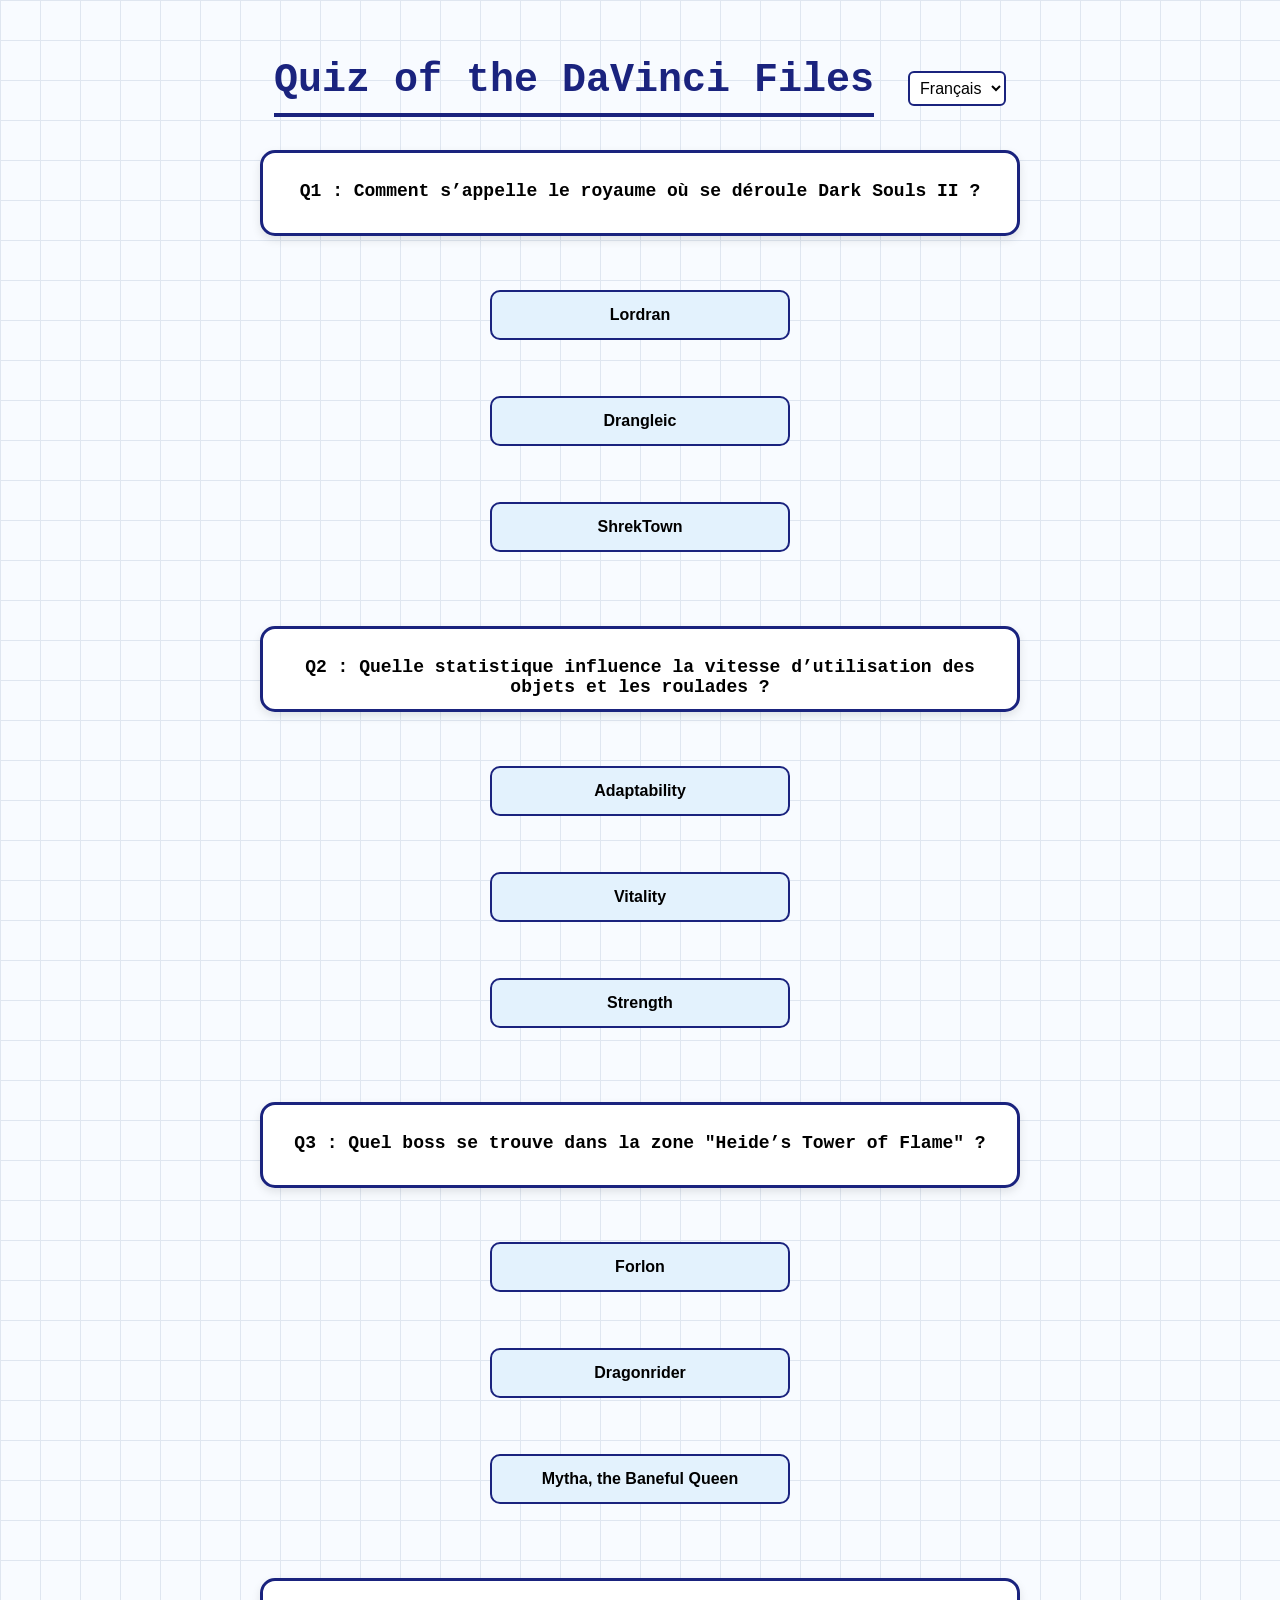
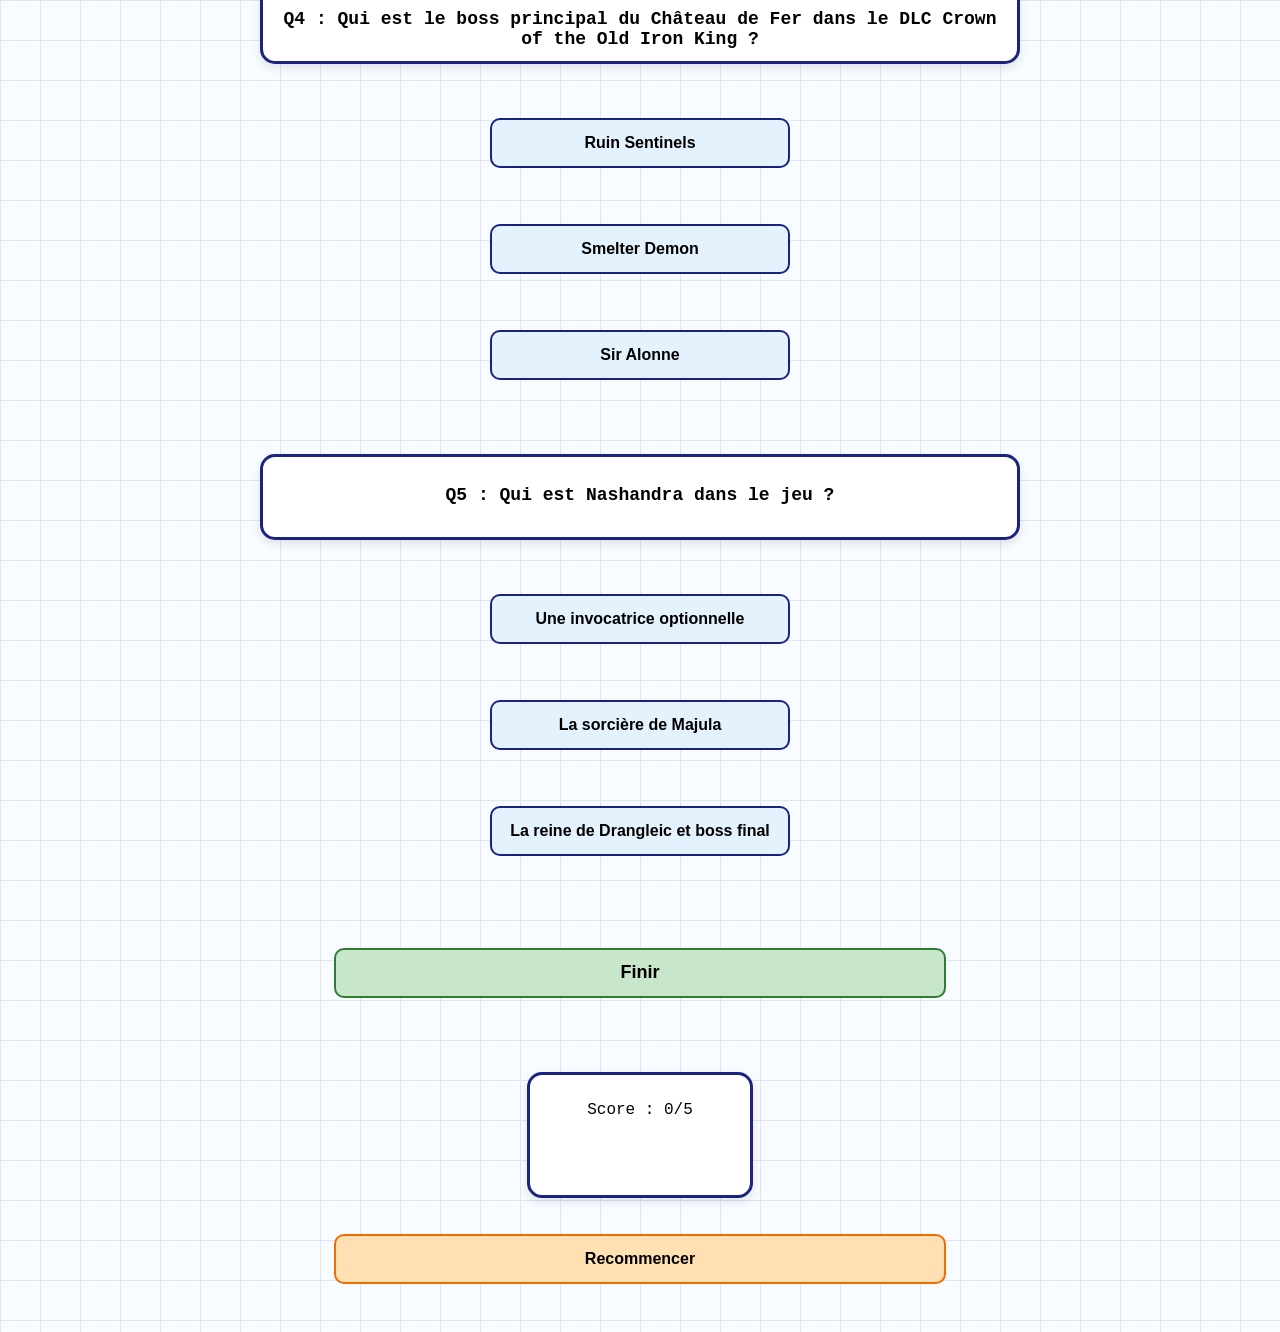
==== quiz/SiteWeb.html @ d169a148 "y'a le truc de WMan ninja poisson" ====
<!DOCTYPE HTML>
<html>
<head>
    <title>SiteNSI</title>
    <link rel="stylesheet" href="SiteWeb.css">
    <script src="SiteWeb.js" defer></script>
</head>

<body>
	
	<table>
	<tr>
		<td><h1 id="quiztitle">Quiz of the DaVinci Files</h1></td>

		<td>
			<select id="language" onchange="changeLanguage()">
				<option value="fr">Français</option>
				<option value="en">English</option>
			</select>
		</td>
	</tr>
	</table>

    <!-- Question 1 -->
    <div id="divq">
        <p id="question1">Q1 : Comment s’appelle le royaume où se déroule Dark Souls II ?</p>
    </div>
	
	<br><br><br>

    <button id="rep1" onclick="Color1()">Lordran</button><br><br>
    <button id="rep2" onclick="Color1(); Add1();">Drangleic</button><br><br>
    <button id="rep3" onclick="Color1()">ShrekTown</button>

    <br><br><br>

    <!-- Question 2 -->
    <div id="divq">
        <p id="question2">Q2 : Quelle statistique influence la vitesse d’utilisation des objets et les roulades ?</p>
    </div>
	
	<br><br><br>

    <button id="rep4" onclick="Color2(); Add1();">Adaptability</button><br><br>
    <button id="rep5" onclick="Color2()">Vitality</button><br><br>
    <button id="rep6" onclick="Color2()">Strength</button>

    <br><br><br>

    <!-- Question 3 -->
    <div id="divq">
        <p id="question3">Q3 : Quel boss se trouve dans la zone "Heide’s Tower of Flame" ?</p>
    </div>
	
	<br><br><br>

    <button id="rep7" onclick="Color3()">Forlon</button><br><br>
    <button id="rep8" onclick="Color3(); Add1();">Dragonrider</button><br><br>
    <button id="rep9" onclick="Color3()">Mytha, the Baneful Queen</button>

    <br><br><br>

    <!-- Question 4 -->
    <div id="divq">
        <p id="question4">Q4 : Qui est le boss principal du Château de Fer dans le DLC Crown of the Old Iron King ?</p>
    </div>
	
	<br><br><br>

    <button id="rep10" onclick="Color4()">Ruin Sentinels</button><br><br>
    <button id="rep11" onclick="Color4()">Smelter Demon</button><br><br>
    <button id="rep12" onclick="Color4(); Add1();">Sir Alonne</button>

    <br><br><br>

    <!-- Question 5 -->
    <div id="divq">
        <p id="question5">Q5 : Qui est Nashandra dans le jeu ?</p>
    </div>
	
	<br><br><br>

    <button id="rep13" onclick="Color5()">Une invocatrice optionnelle</button><br><br>
    <button id="rep14" onclick="Color5()">La sorcière de Majula</button><br><br>
    <button id="rep15" onclick="Color5(); Add1();">La reine de Drangleic et boss final</button>

    <br><br><br><br>

    <center>
        <button id="finish" onclick="finish()">Finir</button>
		<br>
		<br>
		<br>
		<div id="divscore">
			<p>Score : <span id="score">0</span>/5</p>
			<p id="message"></p>
		</div>	
    </center>

    <br><br>

    <center>
        <button id="restart" onclick="location.reload()">Recommencer</button>
    </center>

</body>
</html>
---- quiz/SiteWeb.css ----
/* ===== STYLE GENERAL ===== */
body {
	padding: 20px;
	font-family: "Courier New", monospace;
	background-color: #f8fbff;

	/* fond quadrillé style cahier de maths */
	background-image:
	linear-gradient(#dfe6f0 1px, transparent 1px),
	linear-gradient(90deg, #dfe6f0 1px, transparent 1px);

	background-size: 40px 40px;
	text-align: center;
}

/* ===== TITRE ===== */
#quiztitle {
	text-align: center;
	font-size: 40px;
	color: #1a237e;
	border-bottom: 4px solid #1a237e;
	padding-bottom: 10px;
	margin-bottom: 30px;
}

/* ===== QUESTIONS (toutes uniformes) ===== */
#divq {
	height: 60px;
	width: 60%;
	border: 3px solid #1a237e;
	border-radius: 15px;
	margin: auto;
	padding: 10px;
	background-color: white;
	box-shadow: 0px 4px 10px rgba(0,0,0,0.1);
}

/* IDs individuels des questions */
#question1,
#question2,
#question3,
#question4,
#question5 {
	font-weight: bold;
	text-align: center;
	font-size: 18px;
}

/* ===== BOUTONS ===== */
button {
	border-radius: 10px;
	padding: 10px;
	cursor: pointer;
	margin: 0 auto 20px auto;
	display: block;

	background-color: #e3f2fd;
	border: 2px solid #1a237e;

	font-size: 16px;
	font-weight: bold;

	transition: all 0.2s ease;
	width: 300px;    /* Tous les boutons mêmes dimensions */
	height: 50px;
	word-wrap: break-word;
}

button:hover {
	background-color: #bbdefb;
	transform: scale(1.05);
}

/* ===== BOUTON FIN ===== */
#finish {
	height: 50px;
	width: 50%;
	font-size: 18px;
	background-color: #c8e6c9;
	border: 2px solid #2e7d32;
}

/* ===== SCORE ===== */
#divscore {
	height: 110px;
	width: 220px;
	border: 3px solid #1a237e;
	border-radius: 15px;
	text-align: center;
	padding-top: 10px;
	margin: auto;
	background-color: white;
	box-shadow: 0px 4px 10px rgba(0,0,0,0.1);
}

/* ===== RESTART ===== */
#restart {
	height: 50px;
	width: 50%;
	background-color: #ffe0b2;
	border: 2px solid #ef6c00;
}

/* ===== TITRE ET SELECT ===== */
table {
	margin: auto;  /* centre le contenu du tableau */
}

#quiztitle {
	text-align: center;
	font-size: 40px;
	color: #1a237e;
	border-bottom: 4px solid #1a237e;
	padding-bottom: 10px;
	margin-bottom: 30px;
	vertical-align: middle;
}

#language {
	padding: 6px;
	font-size: 16px;
	border-radius: 6px;
	border: 2px solid #1a237e;
	background-color: white;
	margin-left: 30px; /* décale un peu à droite */
	vertical-align: middle;
}
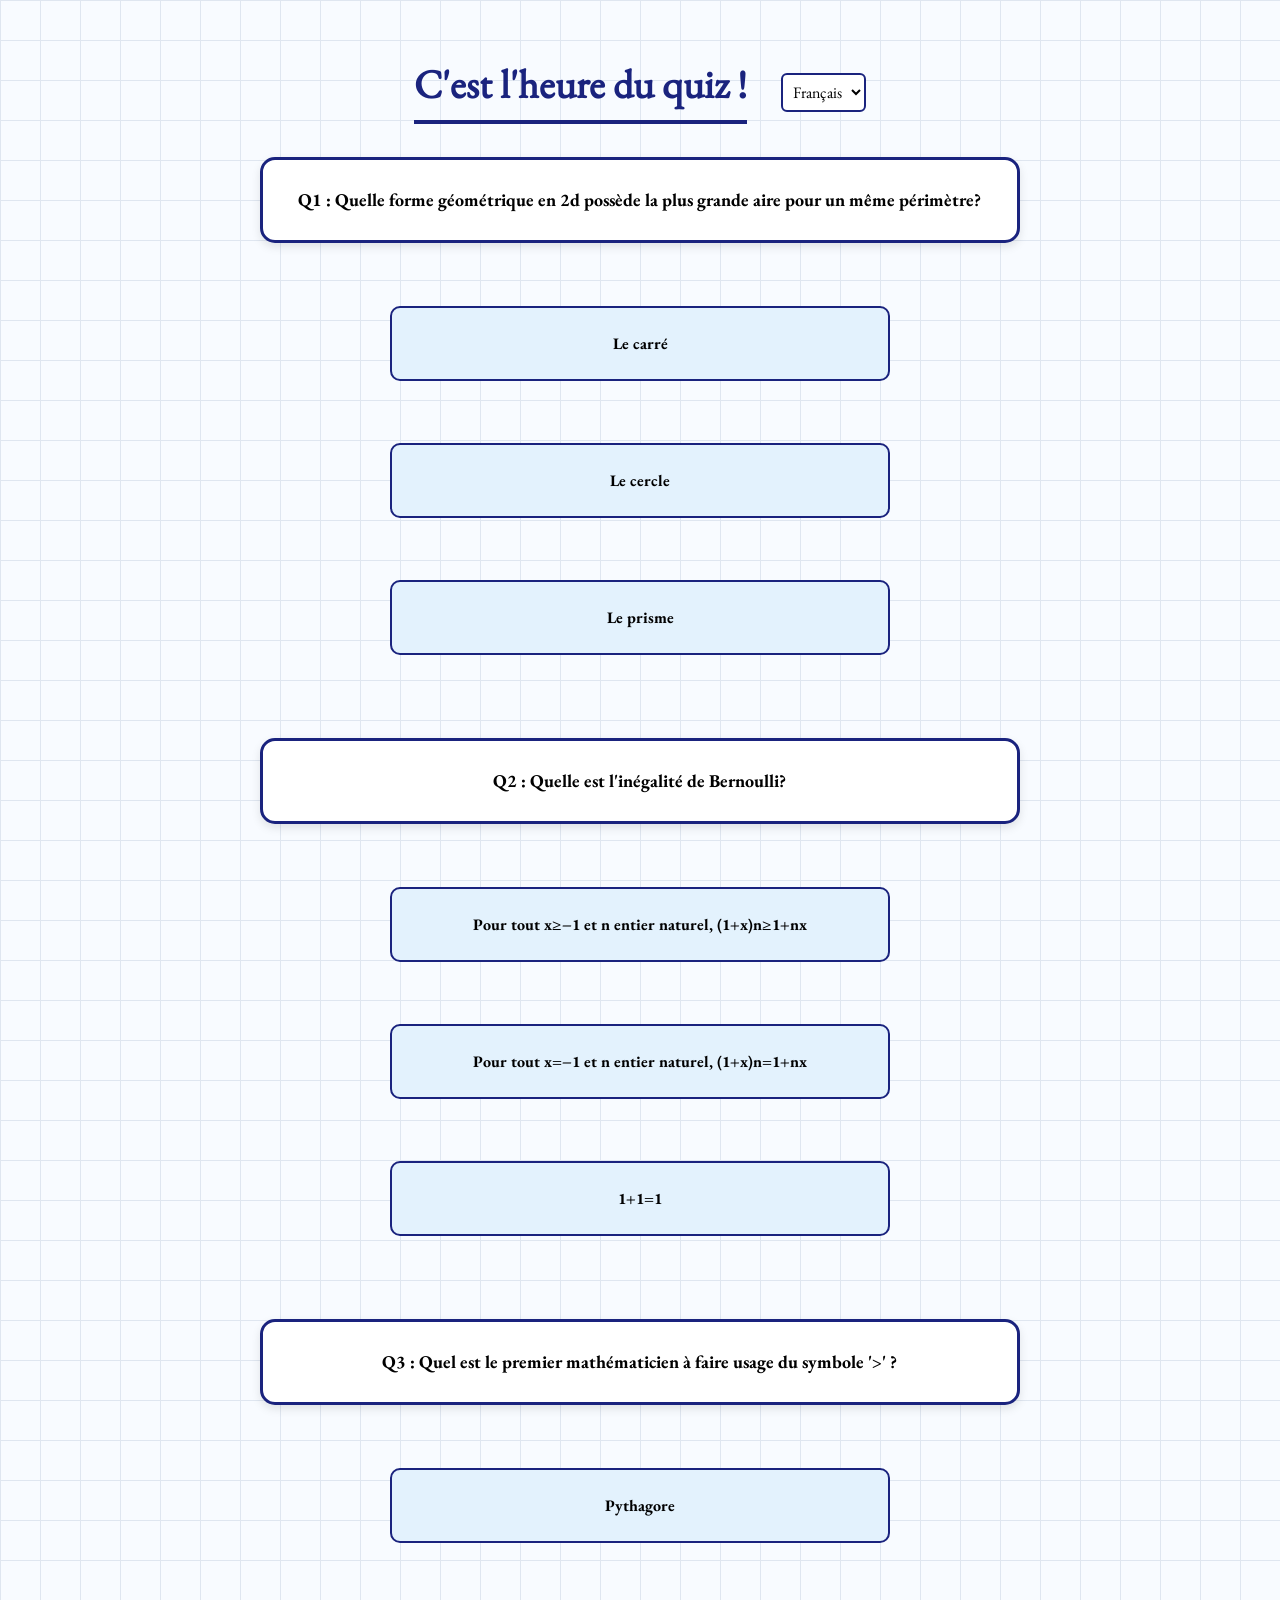
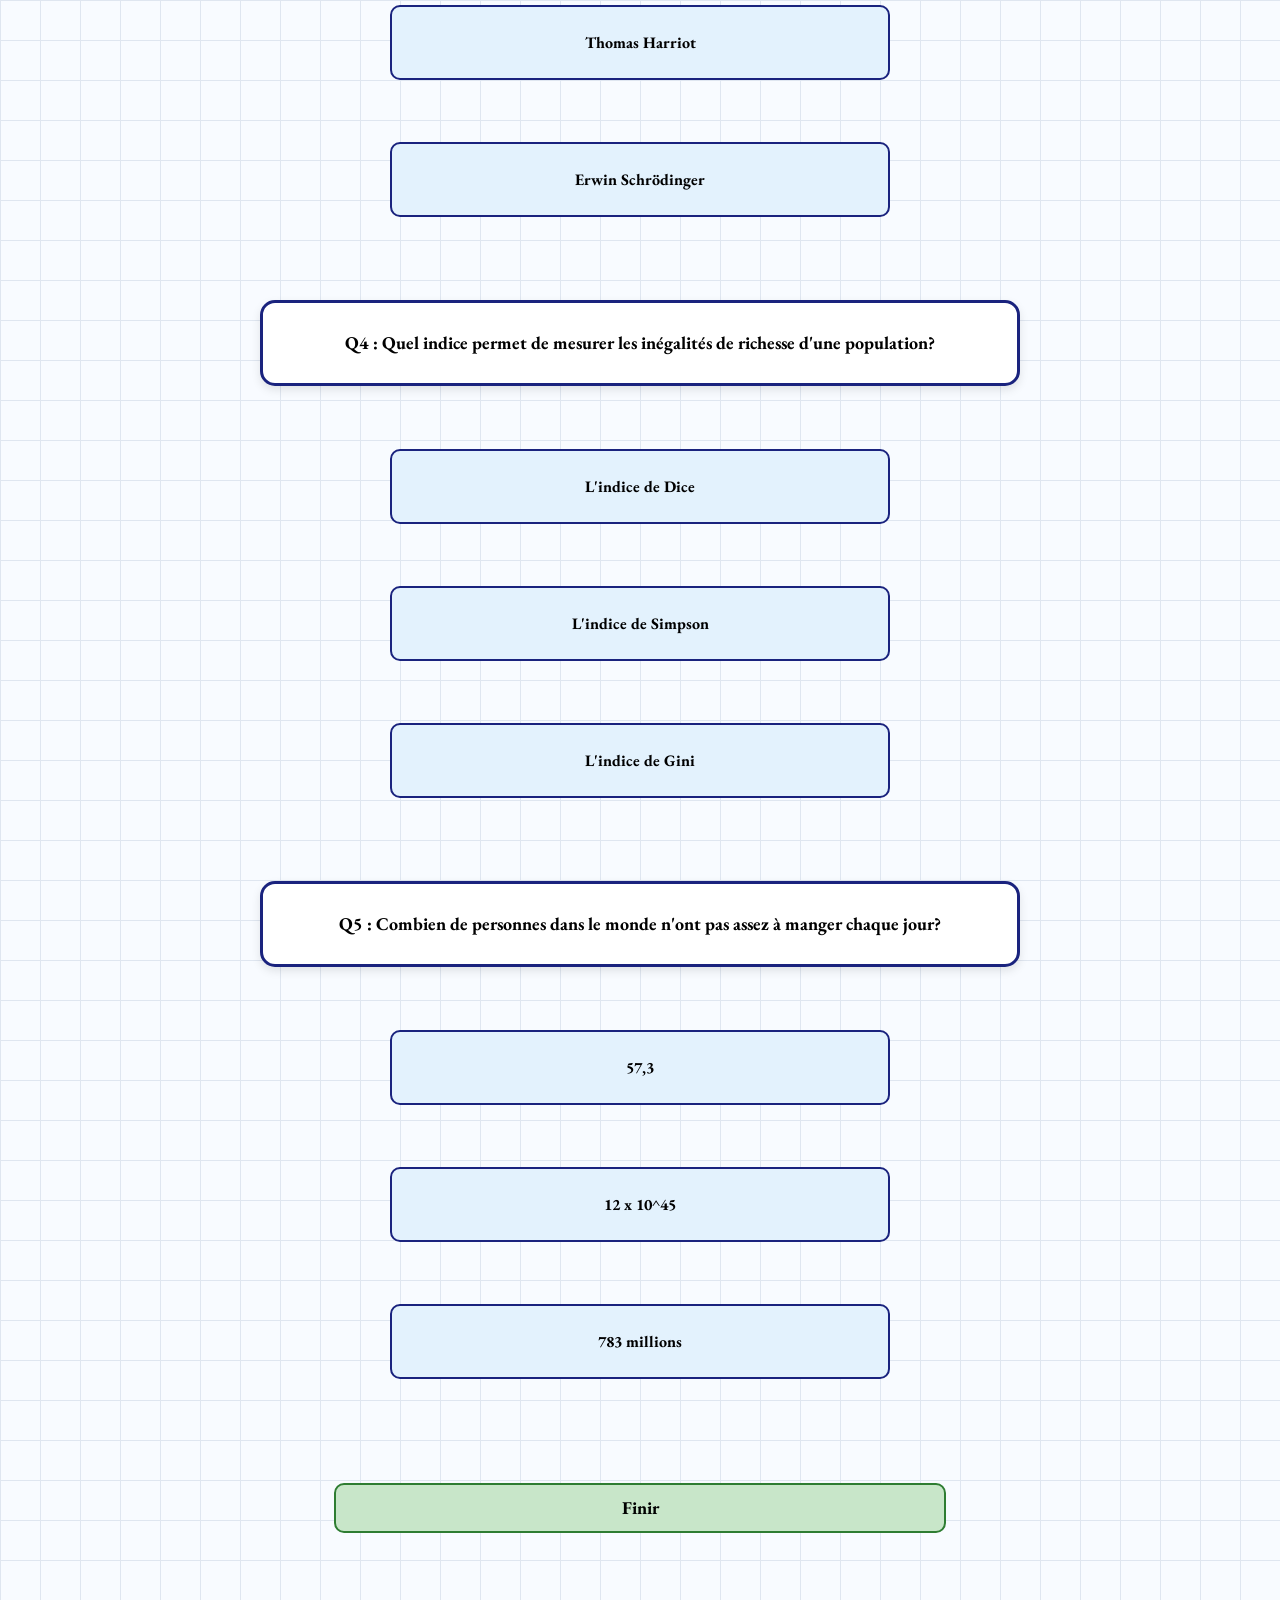
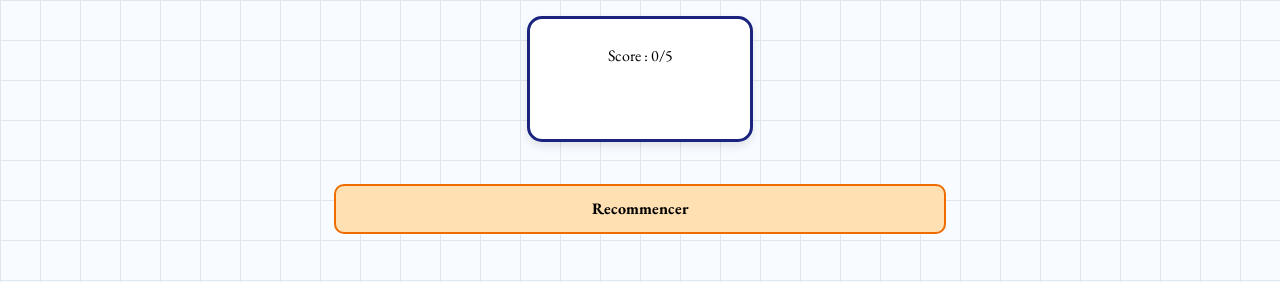
==== commit f5a3a318: "Question y'a WMan il s'est fait chier a trouver des question (force)" ====
--- a/quiz/SiteWeb.html
+++ b/quiz/SiteWeb.html
@@ -10,7 +10,7 @@
 	
 	<table>
 	<tr>
-		<td><h1 id="quiztitle">Quiz of the DaVinci Files</h1></td>
+		<td><h1 id="quiztitle">C'est l'heure du quiz !</h1></td>
 
 		<td>
 			<select id="language" onchange="changeLanguage()">
@@ -23,66 +23,66 @@
 
     <!-- Question 1 -->
     <div id="divq">
-        <p id="question1">Q1 : Comment s’appelle le royaume où se déroule Dark Souls II ?</p>
+        <p id="question1">Q1 : Quelle forme géométrique en 2d possède la plus grande aire pour un même périmètre?</p>
     </div>
 	
 	<br><br><br>
 
-    <button id="rep1" onclick="Color1()">Lordran</button><br><br>
-    <button id="rep2" onclick="Color1(); Add1();">Drangleic</button><br><br>
-    <button id="rep3" onclick="Color1()">ShrekTown</button>
+    <button id="rep1" onclick="Color1()">Le carré</button><br><br>
+    <button id="rep2" onclick="Color1(); Add1();">Le cercle</button><br><br>
+    <button id="rep3" onclick="Color1()">Le prisme</button>
 
     <br><br><br>
 
     <!-- Question 2 -->
     <div id="divq">
-        <p id="question2">Q2 : Quelle statistique influence la vitesse d’utilisation des objets et les roulades ?</p>
+        <p id="question2">Q2 : Quelle est l'inégalité de Bernoulli?</p>
     </div>
 	
 	<br><br><br>
 
-    <button id="rep4" onclick="Color2(); Add1();">Adaptability</button><br><br>
-    <button id="rep5" onclick="Color2()">Vitality</button><br><br>
-    <button id="rep6" onclick="Color2()">Strength</button>
+    <button id="rep4" onclick="Color2(); Add1();">Pour tout x≥−1 et n entier naturel, (1+x)n≥1+nx</button><br><br>
+    <button id="rep5" onclick="Color2()">Pour tout x=−1 et n entier naturel, (1+x)n=1+nx</button><br><br>
+    <button id="rep6" onclick="Color2()">1+1=1</button>
 
     <br><br><br>
 
     <!-- Question 3 -->
     <div id="divq">
-        <p id="question3">Q3 : Quel boss se trouve dans la zone "Heide’s Tower of Flame" ?</p>
+        <p id="question3">Q3 : Quel est le premier mathématicien à faire usage du symbole '>' ?</p>
     </div>
 	
 	<br><br><br>
 
-    <button id="rep7" onclick="Color3()">Forlon</button><br><br>
-    <button id="rep8" onclick="Color3(); Add1();">Dragonrider</button><br><br>
-    <button id="rep9" onclick="Color3()">Mytha, the Baneful Queen</button>
+    <button id="rep7" onclick="Color3()">Pythagore</button><br><br>
+    <button id="rep8" onclick="Color3(); Add1();">Thomas Harriot</button><br><br>
+    <button id="rep9" onclick="Color3()">Erwin Schrödinger</button>
 
     <br><br><br>
 
     <!-- Question 4 -->
     <div id="divq">
-        <p id="question4">Q4 : Qui est le boss principal du Château de Fer dans le DLC Crown of the Old Iron King ?</p>
+        <p id="question4">Q4 : Quel indice permet de mesurer les inégalités de richesse d'une population?</p>
     </div>
 	
 	<br><br><br>
 
-    <button id="rep10" onclick="Color4()">Ruin Sentinels</button><br><br>
-    <button id="rep11" onclick="Color4()">Smelter Demon</button><br><br>
-    <button id="rep12" onclick="Color4(); Add1();">Sir Alonne</button>
+    <button id="rep10" onclick="Color4()">L'indice de Dice</button><br><br>
+    <button id="rep11" onclick="Color4()">L'indice de Simpson</button><br><br>
+    <button id="rep12" onclick="Color4(); Add1();">L'indice de Gini</button>
 
     <br><br><br>
 
     <!-- Question 5 -->
     <div id="divq">
-        <p id="question5">Q5 : Qui est Nashandra dans le jeu ?</p>
+        <p id="question5">Q5 : Combien de personnes dans le monde n'ont pas assez à manger chaque jour?</p>
     </div>
 	
 	<br><br><br>
 
-    <button id="rep13" onclick="Color5()">Une invocatrice optionnelle</button><br><br>
-    <button id="rep14" onclick="Color5()">La sorcière de Majula</button><br><br>
-    <button id="rep15" onclick="Color5(); Add1();">La reine de Drangleic et boss final</button>
+    <button id="rep13" onclick="Color5()">57,3</button><br><br>
+    <button id="rep14" onclick="Color5()">12 x 10^45</button><br><br>
+    <button id="rep15" onclick="Color5(); Add1();">783 millions</button>
 
     <br><br><br><br>
 
--- a/quiz/SiteWeb.css
+++ b/quiz/SiteWeb.css
@@ -1,7 +1,15 @@
 /* ===== STYLE GENERAL ===== */
+@font-face {
+  font-family: 'Fontpasvole-Regular';
+  src: url('../fonts/EBGaramond-Regular.ttf')  format('truetype');
+}
+@font-face {
+  font-family: 'Fontpasvole-Bold';
+  src: url('../fonts/EBGaramond-Bold.ttf');
+}
 body {
 	padding: 20px;
-	font-family: "Courier New", monospace;
+	font-family: "Fontpasvole-Regular";
 	background-color: #f8fbff;
 
 	/* fond quadrillé style cahier de maths */
@@ -41,7 +49,7 @@
 #question3,
 #question4,
 #question5 {
-	font-weight: bold;
+  font-family:"Fontpasvole-Bold";
 	text-align: center;
 	font-size: 18px;
 }
@@ -58,11 +66,10 @@
 	border: 2px solid #1a237e;
 
 	font-size: 16px;
-	font-weight: bold;
-
+  font-family:"Fontpasvole-Bold";
 	transition: all 0.2s ease;
-	width: 300px;    /* Tous les boutons mêmes dimensions */
-	height: 50px;
+	width: 500px;    /* Tous les boutons mêmes dimensions */
+	height: 75px;
 	word-wrap: break-word;
 }
 
@@ -119,9 +126,10 @@
 #language {
 	padding: 6px;
 	font-size: 16px;
+  font-family:"Fontpasvole-Regular";
 	border-radius: 6px;
 	border: 2px solid #1a237e;
 	background-color: white;
 	margin-left: 30px; /* décale un peu à droite */
 	vertical-align: middle;
-}+}
